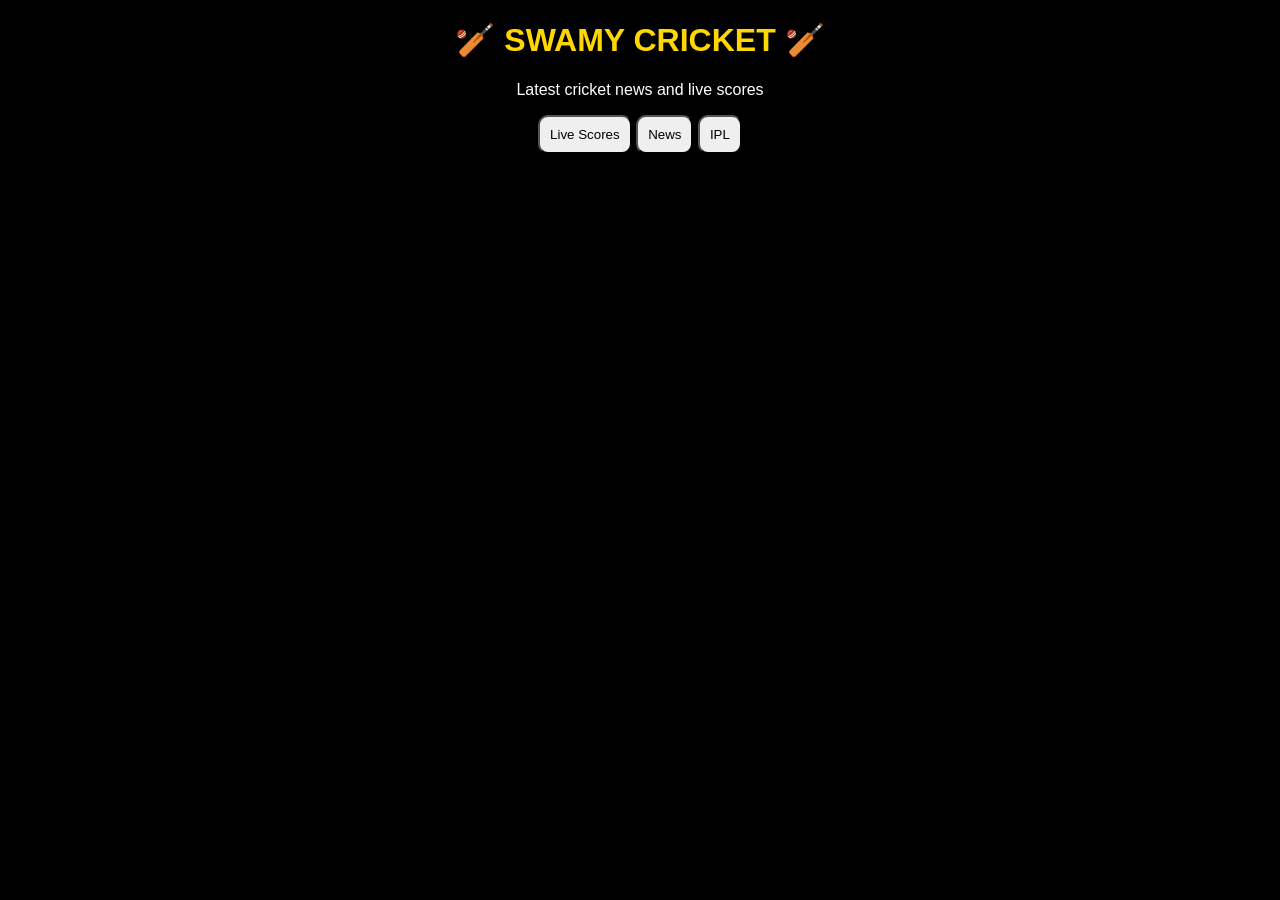
==== index.html @ 3f4beb3d "Rename Swamy index.html to index.html" ====
<!DOCTYPE html>
<html>
<head>
<title>Swamy Cricket</title>
<style>
body{
    background:black;
    color:white;
    text-align:center;
    font-family:Arial;
}
h1{
    color:gold;
}
button{
    padding:10px;
    border-radius:10px;
}
</style>
</head>

<body>

<h1>🏏 SWAMY CRICKET 🏏</h1>

<p>Latest cricket news and live scores</p>

<button>Live Scores</button>
<button>News</button>
<button>IPL</button>

</body>
</html>
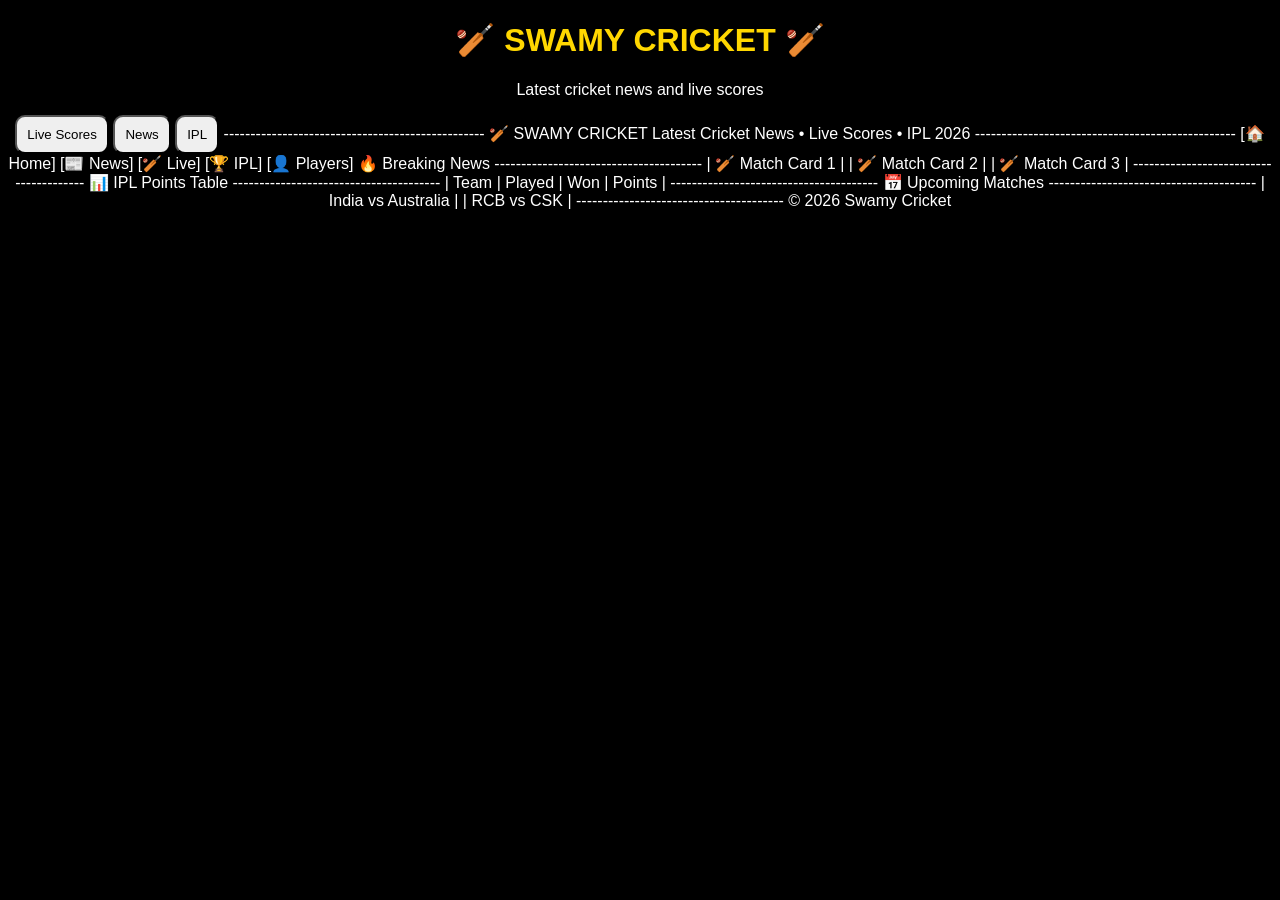
==== commit 6b0eb6b8: "Update index.html" ====
--- a/index.html
+++ b/index.html
@@ -31,3 +31,28 @@
 
 </body>
 </html>
+-------------------------------------------------
+🏏 SWAMY CRICKET
+Latest Cricket News • Live Scores • IPL 2026
+-------------------------------------------------
+[🏠 Home] [📰 News] [🏏 Live] [🏆 IPL] [👤 Players]
+
+🔥 Breaking News
+---------------------------------------
+| 🏏 Match Card 1                  |
+| 🏏 Match Card 2                  |
+| 🏏 Match Card 3                  |
+---------------------------------------
+
+📊 IPL Points Table
+---------------------------------------
+| Team | Played | Won | Points |
+---------------------------------------
+
+📅 Upcoming Matches
+---------------------------------------
+| India vs Australia |
+| RCB vs CSK         |
+---------------------------------------
+
+© 2026 Swamy Cricket
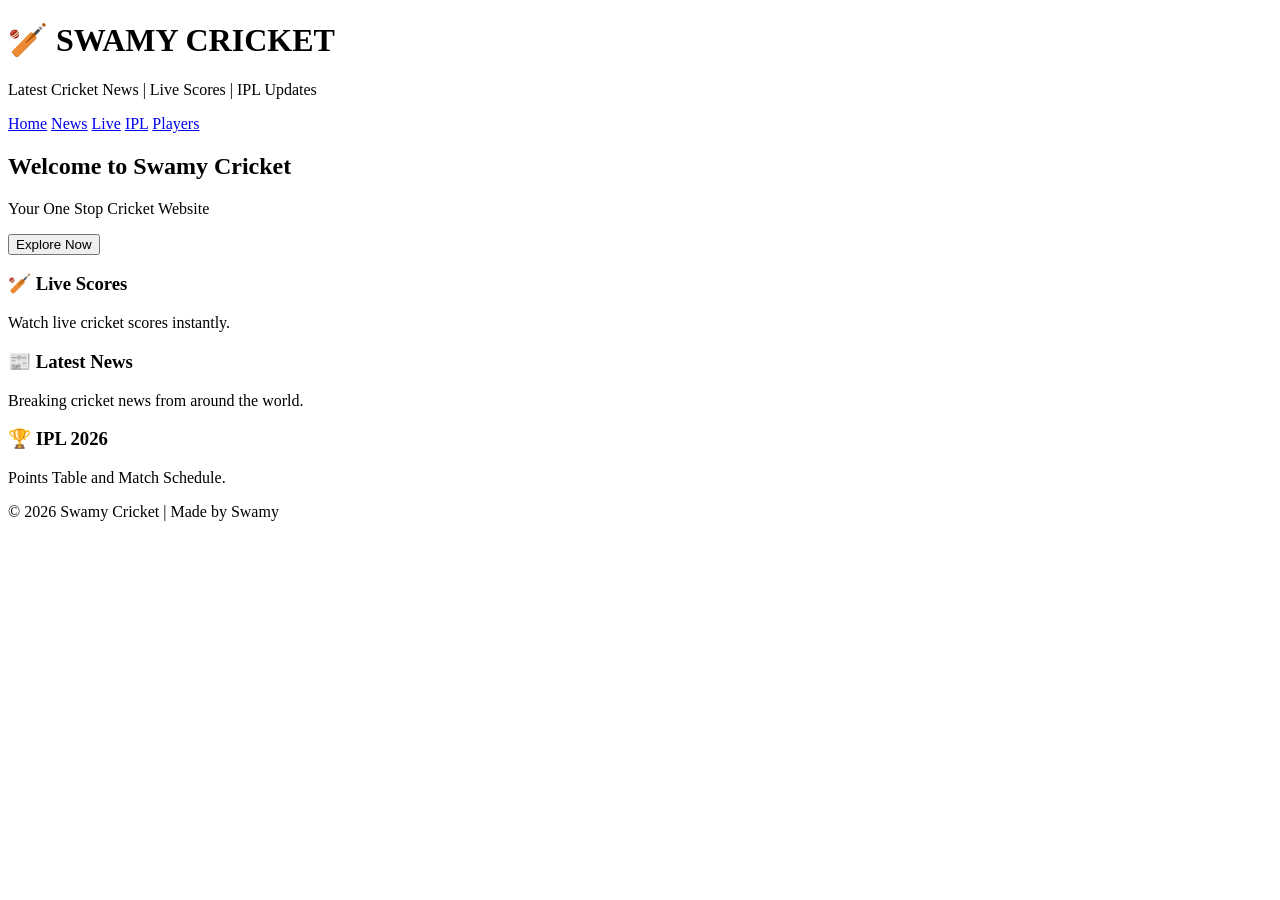
==== commit 979f488b: "Update index.html" ====
--- a/index.html
+++ b/index.html
@@ -1,58 +1,60 @@
 <!DOCTYPE html>
-<html>
+<html lang="en">
 <head>
+<meta charset="UTF-8">
+<meta name="viewport" content="width=device-width, initial-scale=1.0">
 <title>Swamy Cricket</title>
-<style>
-body{
-    background:black;
-    color:white;
-    text-align:center;
-    font-family:Arial;
-}
-h1{
-    color:gold;
-}
-button{
-    padding:10px;
-    border-radius:10px;
-}
-</style>
+
+<link rel="stylesheet" href="style.css">
 </head>
 
 <body>
 
-<h1>🏏 SWAMY CRICKET 🏏</h1>
+<header>
+<h1>🏏 SWAMY CRICKET</h1>
+<p>Latest Cricket News | Live Scores | IPL Updates</p>
+</header>
 
-<p>Latest cricket news and live scores</p>
+<nav>
+<a href="#">Home</a>
+<a href="#">News</a>
+<a href="#">Live</a>
+<a href="#">IPL</a>
+<a href="#">Players</a>
+</nav>
 
-<button>Live Scores</button>
-<button>News</button>
-<button>IPL</button>
+<section class="hero">
+<h2>Welcome to Swamy Cricket</h2>
+<p>Your One Stop Cricket Website</p>
+<button>Explore Now</button>
+</section>
+
+<section class="cards">
+
+<div class="card">
+<h3>🏏 Live Scores</h3>
+<p>Watch live cricket scores instantly.</p>
+</div>
+
+<div class="card">
+<h3>📰 Latest News</h3>
+<p>Breaking cricket news from around the world.</p>
+</div>
+
+<div class="card">
+<h3>🏆 IPL 2026</h3>
+<p>Points Table and Match Schedule.</p>
+</div>
+
+</section>
+
+<footer>
+
+<p>© 2026 Swamy Cricket | Made by Swamy</p>
+
+</footer>
+
+<script src="script.js"></script>
 
 </body>
 </html>
--------------------------------------------------
-🏏 SWAMY CRICKET
-Latest Cricket News • Live Scores • IPL 2026
--------------------------------------------------
-[🏠 Home] [📰 News] [🏏 Live] [🏆 IPL] [👤 Players]
-
-🔥 Breaking News
----------------------------------------
-| 🏏 Match Card 1                  |
-| 🏏 Match Card 2                  |
-| 🏏 Match Card 3                  |
----------------------------------------
-
-📊 IPL Points Table
----------------------------------------
-| Team | Played | Won | Points |
----------------------------------------
-
-📅 Upcoming Matches
----------------------------------------
-| India vs Australia |
-| RCB vs CSK         |
----------------------------------------
-
-© 2026 Swamy Cricket
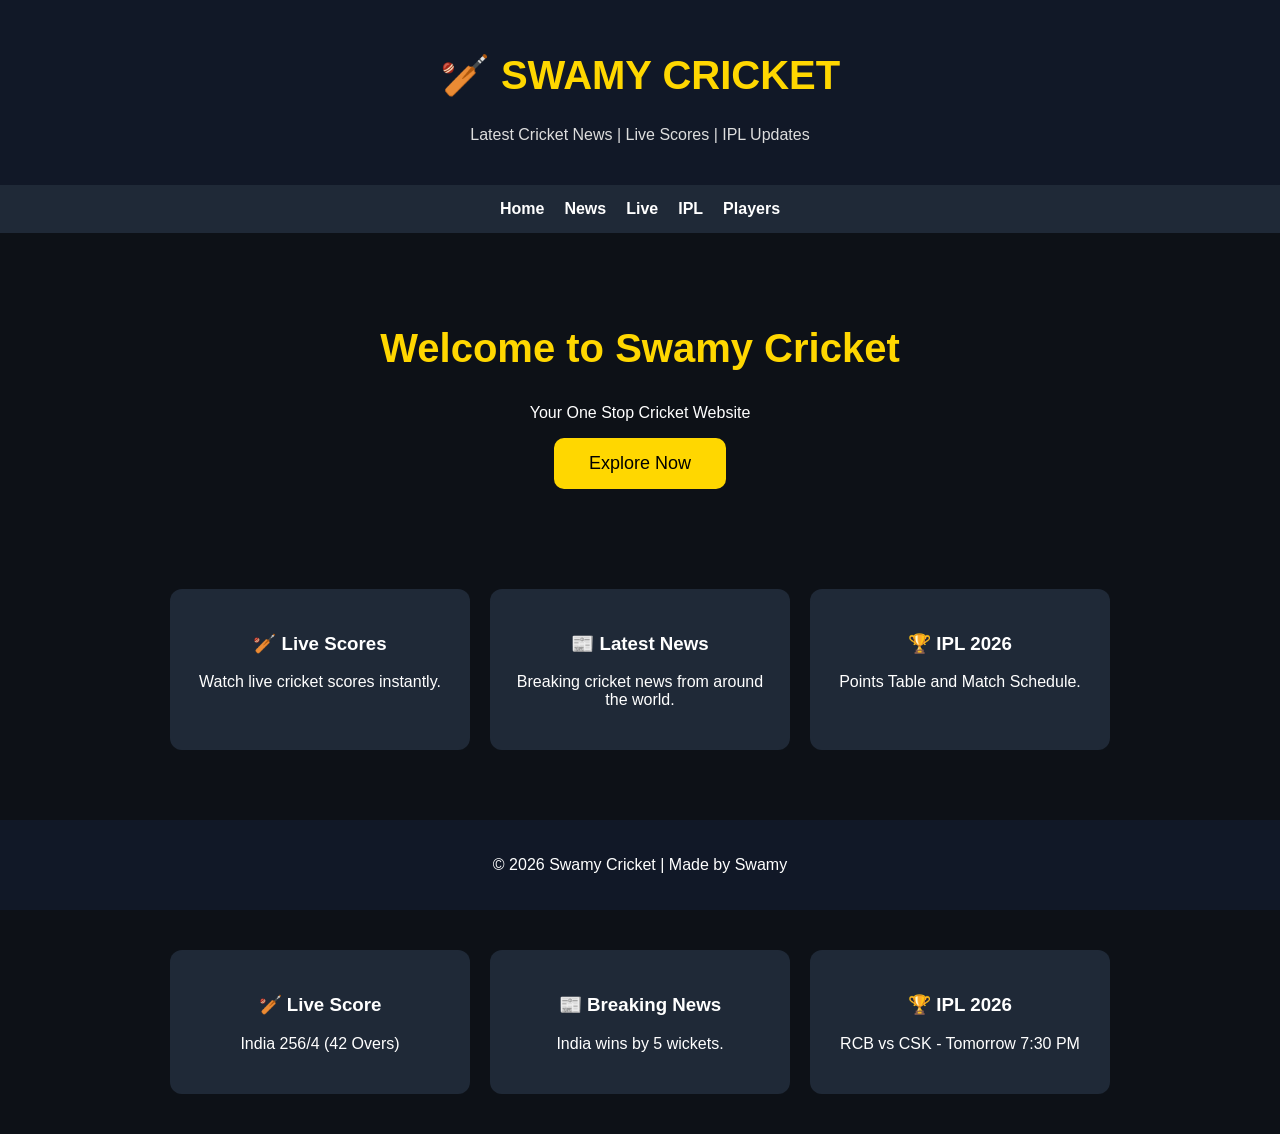
==== commit e966e6dd: "Update index.html" ====
--- a/index.html
+++ b/index.html
@@ -58,3 +58,21 @@
 
 </body>
 </html>
+<section class="cards">
+
+<div class="card">
+<h3>🏏 Live Score</h3>
+<p>India 256/4 (42 Overs)</p>
+</div>
+
+<div class="card">
+<h3>📰 Breaking News</h3>
+<p>India wins by 5 wickets.</p>
+</div>
+
+<div class="card">
+<h3>🏆 IPL 2026</h3>
+<p>RCB vs CSK - Tomorrow 7:30 PM</p>
+</div>
+
+</section>
--- a/style.css
+++ b/style.css
@@ -0,0 +1,87 @@
+body{
+margin:0;
+font-family:Arial,sans-serif;
+background:#0d1117;
+color:white;
+}
+
+header{
+background:#111827;
+padding:25px;
+text-align:center;
+}
+
+header h1{
+color:#FFD700;
+font-size:40px;
+}
+
+header p{
+color:#ddd;
+}
+
+nav{
+display:flex;
+justify-content:center;
+gap:20px;
+background:#1f2937;
+padding:15px;
+}
+
+nav a{
+color:white;
+text-decoration:none;
+font-weight:bold;
+}
+
+nav a:hover{
+color:gold;
+}
+
+.hero{
+text-align:center;
+padding:60px 20px;
+}
+
+.hero h2{
+font-size:40px;
+color:gold;
+}
+
+.hero button{
+padding:15px 35px;
+font-size:18px;
+border:none;
+border-radius:10px;
+background:gold;
+cursor:pointer;
+}
+
+.cards{
+display:flex;
+justify-content:center;
+flex-wrap:wrap;
+gap:20px;
+padding:40px;
+}
+
+.card{
+background:#1f2937;
+padding:25px;
+width:250px;
+border-radius:12px;
+text-align:center;
+transition:0.3s;
+}
+
+.card:hover{
+transform:scale(1.05);
+background:#374151;
+}
+
+footer{
+background:#111827;
+text-align:center;
+padding:20px;
+margin-top:30px;
+}
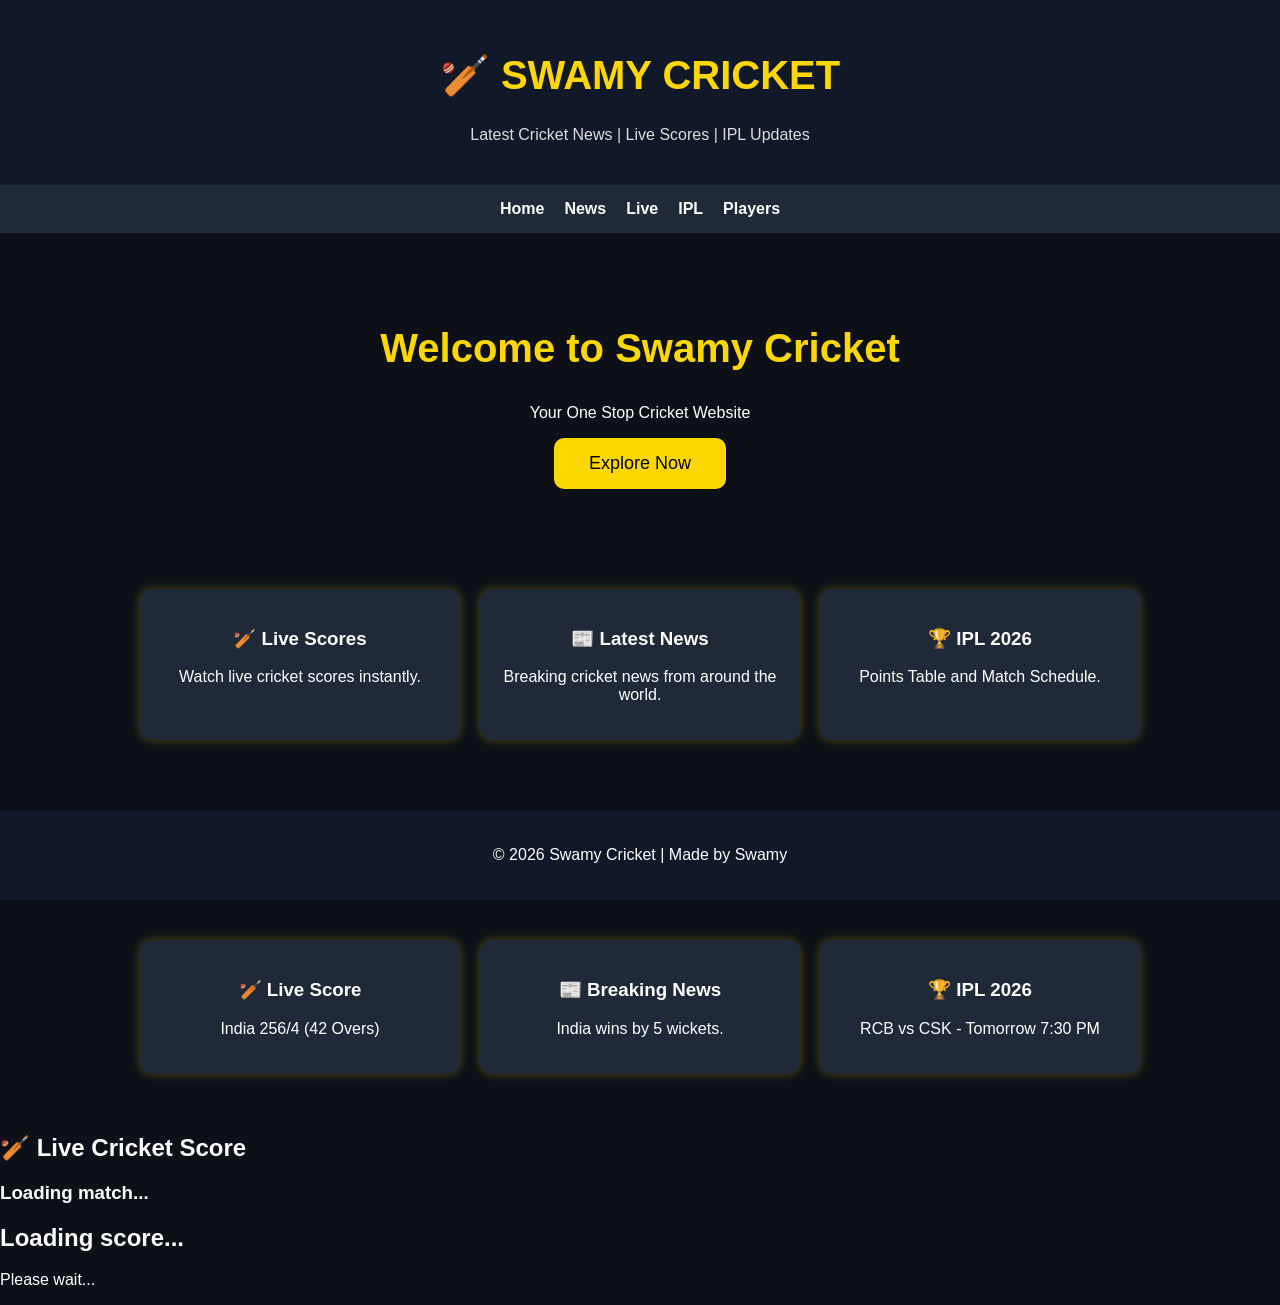
==== commit 378758e0: "Update index.html" ====
--- a/index.html
+++ b/index.html
@@ -76,3 +76,14 @@
 </div>
 
 </section>
+<section class="live-score">
+    <h2>🏏 Live Cricket Score</h2>
+
+    <div class="score-card">
+        <h3 id="match">Loading match...</h3>
+        <h1 id="score">Loading score...</h1>
+        <p id="status">Please wait...</p>
+    </div>
+</section>
+
+<script src="script.js"></script>
--- a/style.css
+++ b/style.css
@@ -85,3 +85,24 @@
 padding:20px;
 margin-top:30px;
 }
+.cards{
+display:flex;
+flex-wrap:wrap;
+justify-content:center;
+gap:20px;
+padding:40px;
+}
+
+.card{
+background:#1f2937;
+width:280px;
+padding:20px;
+border-radius:12px;
+text-align:center;
+box-shadow:0 0 10px rgba(255,215,0,0.3);
+transition:0.3s;
+}
+
+.card:hover{
+transform:translateY(-8px);
+}
